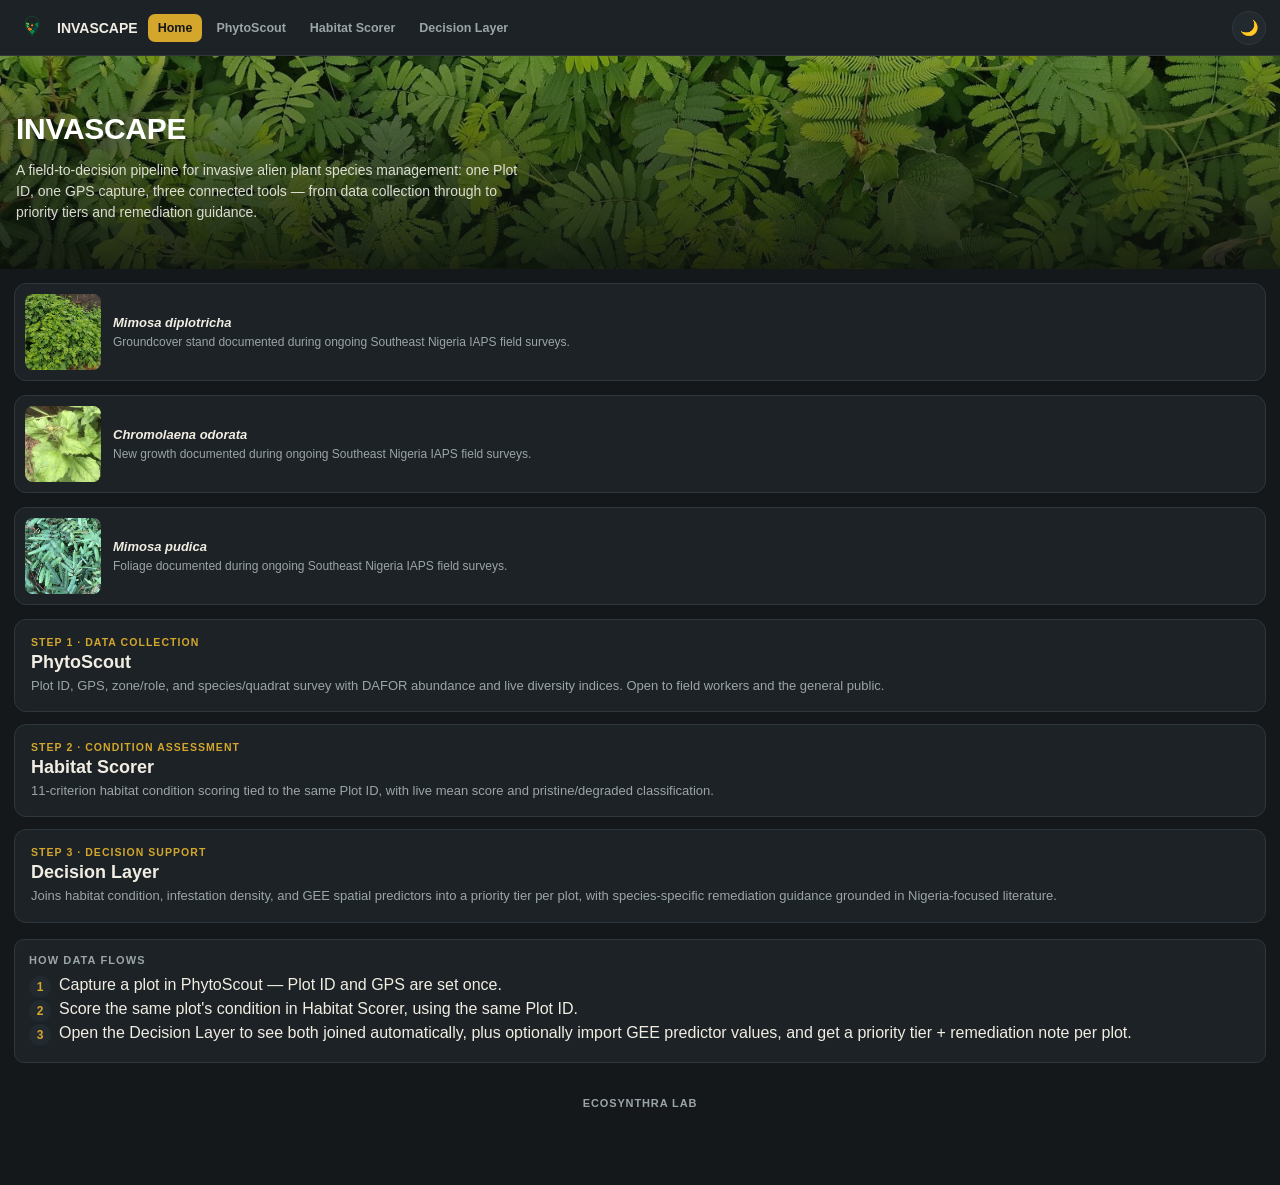
==== index.html @ eed7d44e "Initial commit via Netlify [skip ci]" ====
<!DOCTYPE html>
<html lang="en">
<head>
<meta charset="UTF-8">
<meta name="viewport" content="width=device-width, initial-scale=1.0, maximum-scale=1.0">
<link rel="icon" type="image/png" href="favicon.png">
<title>INVASCAPE — Ecosynthra Lab</title>
<link rel="stylesheet" href="theme.css">
<style>
  .hero{
    position:relative;
    padding:56px 16px 32px;
    background-image: linear-gradient(180deg, rgba(12,16,12,0.25) 0%, rgba(12,16,12,0.88) 100%), url('hero-invasion.jpg');
    background-size:cover;
    background-position:center 35%;
    color:#F5F3EC;
  }
  .hero .eyebrow{color:var(--amber);}
  .hero h1{font-size:30px; margin:0 0 8px; color:#FFFFFF;}
  .hero p{color:rgba(245,243,236,0.88); font-size:14px; line-height:1.5; max-width:520px;}
  .field-strip{
    display:flex; gap:12px; align-items:center;
    background:var(--card); border:1px solid var(--line); border-radius:12px;
    padding:10px; margin:14px 14px 0;
  }
  .field-strip img{width:76px; height:76px; object-fit:cover; border-radius:8px; flex-shrink:0;}
  .field-strip-text{font-size:12px; color:var(--ink-dim); line-height:1.4;}
  .field-strip-text strong{color:var(--ink); display:block; font-size:13px; margin-bottom:2px;}
  .tool-card{
    display:block; text-decoration:none; color:inherit;
    background:var(--card); border:1px solid var(--line); border-radius:12px;
    padding:16px; margin-bottom:12px;
  }
  .tool-card:hover{border-color:var(--amber);}
  .tool-eyebrow{font-size:10.5px; letter-spacing:.1em; text-transform:uppercase; color:var(--amber); font-weight:700;}
  .tool-name{font-size:18px; font-weight:800; margin:4px 0 4px;}
  .tool-desc{font-size:13px; color:var(--ink-dim); line-height:1.4;}
  .step-num{
    display:inline-flex; align-items:center; justify-content:center;
    width:22px; height:22px; border-radius:50%; background:var(--card-hi);
    color:var(--amber); font-weight:800; font-size:12px; margin-right:8px; flex-shrink:0;
  }
  .step-row{display:flex; align-items:flex-start; margin-bottom:2px;}
</style>
</head>
<body>
<script>document.documentElement.dataset.theme = localStorage.getItem('flora-theme') || 'dark';</script>

<nav class="topnav">
  <a class="brand" href="index.html"><img src="logo.png" alt="INVASCAPE" class="brand-mark"> INVASCAPE</a>
  <div class="nav-links">
    <a href="index.html" class="active">Home</a>
    <a href="phytoscout.html">PhytoScout</a>
    <a href="habitat-scorer.html">Habitat Scorer</a>
    <a href="decision.html">Decision Layer</a>
  </div>
  <button class="theme-toggle" id="themeToggle" aria-label="Toggle theme">🌙</button>
</nav>

<div class="hero">
  <h1>INVASCAPE</h1>
  <p>A field-to-decision pipeline for invasive alien plant species management: one Plot ID, one GPS capture, three connected tools — from data collection through to priority tiers and remediation guidance.</p>
</div>

<div class="field-strip">
  <img src="accent-diplotricha.jpg" alt="Mimosa diplotricha field photo">
  <div class="field-strip-text">
    <strong><em>Mimosa diplotricha</em></strong>
    Groundcover stand documented during ongoing Southeast Nigeria IAPS field surveys.
  </div>
</div>

<div class="field-strip">
  <img src="accent-chromolaena.jpg" alt="Chromolaena odorata field photo">
  <div class="field-strip-text">
    <strong><em>Chromolaena odorata</em></strong>
    New growth documented during ongoing Southeast Nigeria IAPS field surveys.
  </div>
</div>

<div class="field-strip">
  <img src="accent-pudica.jpg" alt="Mimosa pudica field photo">
  <div class="field-strip-text">
    <strong><em>Mimosa pudica</em></strong>
    Foliage documented during ongoing Southeast Nigeria IAPS field surveys.
  </div>
</div>

<main>
  <a class="tool-card" href="phytoscout.html">
    <div class="tool-eyebrow">Step 1 · Data Collection</div>
    <div class="tool-name">PhytoScout</div>
    <div class="tool-desc">Plot ID, GPS, zone/role, and species/quadrat survey with DAFOR abundance and live diversity indices. Open to field workers and the general public.</div>
  </a>
  <a class="tool-card" href="habitat-scorer.html">
    <div class="tool-eyebrow">Step 2 · Condition Assessment</div>
    <div class="tool-name">Habitat Scorer</div>
    <div class="tool-desc">11-criterion habitat condition scoring tied to the same Plot ID, with live mean score and pristine/degraded classification.</div>
  </a>
  <a class="tool-card" href="decision.html">
    <div class="tool-eyebrow">Step 3 · Decision Support</div>
    <div class="tool-name">Decision Layer</div>
    <div class="tool-desc">Joins habitat condition, infestation density, and GEE spatial predictors into a priority tier per plot, with species-specific remediation guidance grounded in Nigeria-focused literature.</div>
  </a>

  <div class="card" style="margin-top:16px;">
    <div class="card-title">How data flows</div>
    <div class="step-row"><span class="step-num">1</span> Capture a plot in PhytoScout — Plot ID and GPS are set once.</div>
    <div class="step-row"><span class="step-num">2</span> Score the same plot's condition in Habitat Scorer, using the same Plot ID.</div>
    <div class="step-row"><span class="step-num">3</span> Open the Decision Layer to see both joined automatically, plus optionally import GEE predictor values, and get a priority tier + remediation note per plot.</div>
  </div>
</main>

<footer class="site-footer">Ecosynthra Lab</footer>

<script>
function paintToggle(){
  document.getElementById('themeToggle').textContent = document.documentElement.dataset.theme === 'light' ? '☀️' : '🌙';
}
document.getElementById('themeToggle').addEventListener('click', () => {
  const next = document.documentElement.dataset.theme === 'light' ? 'dark' : 'light';
  document.documentElement.dataset.theme = next;
  localStorage.setItem('flora-theme', next);
  paintToggle();
});
paintToggle();
</script>

</body>
</html>
---- theme.css ----
/* INVASCAPE — shared design tokens & nav
   :root = dark theme (default). [data-theme="light"] overrides for light mode. */

:root{
  --bg:#14181B;
  --card:#1C2226;
  --card-hi:#232A2F;
  --line:#2E373C;
  --ink:#F1EDE2;
  --ink-dim:#9BA5A9;
  --amber:#D4A72C;
  --amber-dim:#8A7226;
  --btn-ink:#14181B;
  --s1:#3FA34D; --s2:#8FB93A; --s3:#D4A72C; --s4:#D9772E; --s5:#C0392B;
  --radius:10px;
}

[data-theme="light"]{
  --bg:#F3F1EA;
  --card:#FFFFFF;
  --card-hi:#EDEAE0;
  --line:#DAD5C8;
  --ink:#20242A;
  --ink-dim:#6B6F66;
  --amber:#B8860B;
  --amber-dim:#D9BE7C;
  --btn-ink:#1A1610;
}

*{box-sizing:border-box;}
html,body{margin:0;padding:0;}
body{
  background:var(--bg);
  color:var(--ink);
  font-family:-apple-system,BlinkMacSystemFont,"Segoe UI",Roboto,Helvetica,Arial,sans-serif;
  -webkit-font-smoothing:antialiased;
  padding-bottom:64px;
}

/* ---- Top platform nav (shared across every page) ---- */
.topnav{
  display:flex; align-items:center; gap:10px;
  height:56px; padding:0 14px;
  background:var(--card);
  border-bottom:1px solid var(--line);
  position:sticky; top:0; z-index:30;
}
.topnav .brand{
  display:flex; align-items:center; gap:7px;
  font-weight:800; font-size:14px; color:var(--ink);
  text-decoration:none; white-space:nowrap;
}
.topnav .brand-mark{height:36px; width:36px; object-fit:contain; vertical-align:middle; flex-shrink:0;}
.topnav .nav-links{
  display:flex; gap:4px; flex:1; overflow-x:auto; scrollbar-width:none;
}
.topnav .nav-links::-webkit-scrollbar{display:none;}
.topnav .nav-links a{
  color:var(--ink-dim); text-decoration:none; font-size:12.5px; font-weight:700;
  padding:7px 10px; border-radius:7px; white-space:nowrap;
}
.topnav .nav-links a.active{ color:var(--btn-ink); background:var(--amber); }
.topnav .nav-links a:not(.active):hover{ background:var(--card-hi); color:var(--ink); }
.theme-toggle{
  border:1px solid var(--line); background:var(--card-hi); color:var(--ink);
  border-radius:20px; width:34px; height:34px; font-size:15px; cursor:pointer;
  flex-shrink:0; display:flex; align-items:center; justify-content:center;
}

/* ---- Shared component library used by all tool pages ---- */
header.page-header{
  padding:16px 16px 14px; border-bottom:1px solid var(--line);
  position:sticky; top:56px; z-index:20;
  background:rgba(0,0,0,0); backdrop-filter:blur(4px);
}
[data-theme="light"] header.page-header{ background:rgba(255,255,255,0.85); }
[data-theme="dark"] header.page-header, :root:not([data-theme]) header.page-header{ background:rgba(20,24,27,0.97); }
.eyebrow{font-size:11px; letter-spacing:.14em; text-transform:uppercase; color:var(--amber); font-weight:700; margin-bottom:4px;}
h1{font-size:22px; margin:0; font-weight:800; letter-spacing:-.01em;}
.sub{color:var(--ink-dim); font-size:13px; margin-top:3px;}
main{padding:14px 14px 0;}

.card{background:var(--card); border:1px solid var(--line); border-radius:10px; padding:14px; margin-bottom:12px;}
.card-title{font-size:11px; letter-spacing:.1em; text-transform:uppercase; color:var(--ink-dim); font-weight:700; margin-bottom:10px; display:flex; justify-content:space-between; align-items:center;}

.field-row{display:flex; gap:10px; margin-bottom:10px; flex-wrap:wrap;}
.field{flex:1; min-width:130px; display:flex; flex-direction:column; gap:4px;}
label{font-size:12px; color:var(--ink-dim);}
input[type=text], input[type=number], input[type=date], input[type=file], select, textarea{
  background:var(--card-hi); border:1px solid var(--line); color:var(--ink);
  border-radius:8px; padding:9px 10px; font-size:15px; width:100%; font-family:inherit;
}
input:focus, select:focus, textarea:focus{outline:2px solid var(--amber); outline-offset:1px;}

.btn{border:none; border-radius:8px; padding:10px 14px; font-size:14px; font-weight:700; cursor:pointer; color:var(--btn-ink); background:var(--amber);}
.btn:active{transform:scale(0.98);}
.btn-ghost{background:transparent; color:var(--ink); border:1px solid var(--line); font-weight:600;}
.btn-outline{background:transparent; color:var(--amber); border:1px solid var(--amber-dim); font-weight:700;}
.btn-danger{background:transparent; color:#E06556; border:1px solid #4a2321; font-weight:700;}
.btn-sm{padding:6px 10px; font-size:12.5px; border-radius:6px;}

.gps-row{display:flex; gap:8px; align-items:center; flex-wrap:wrap; margin-top:2px;}
.gps-status{font-size:12px; color:var(--ink-dim);}

.radio-group{display:flex; gap:8px; flex-wrap:wrap;}
.radio-pill{border:1.5px solid var(--line); background:var(--card-hi); color:var(--ink); padding:8px 12px; border-radius:20px; font-size:13px; cursor:pointer; font-weight:600;}
.radio-pill.active{background:var(--amber); border-color:var(--amber); color:var(--btn-ink);}

.tag-chip{border:1px solid var(--line); background:var(--card-hi); color:var(--ink-dim); padding:5px 10px; border-radius:14px; font-size:11.5px; cursor:pointer;}
.tag-chip.active{background:var(--amber-dim); border-color:var(--amber); color:var(--btn-ink);}

.stat-grid{display:grid; grid-template-columns:repeat(3,1fr); gap:10px; margin-top:4px;}
.stat-box{background:var(--card-hi); border-radius:8px; padding:10px; text-align:center;}
.stat-val{font-size:18px; font-weight:800; color:var(--amber);}
.stat-label{font-size:10.5px; color:var(--ink-dim); text-transform:uppercase; letter-spacing:.06em; margin-top:2px;}

table.matrix{width:100%; border-collapse:collapse; font-size:11.5px; margin-top:10px;}
table.matrix th, table.matrix td{border:1px solid var(--line); padding:5px 6px; text-align:center;}
table.matrix th{background:var(--card-hi); color:var(--ink-dim); font-weight:700;}
table.matrix td:first-child, table.matrix th:first-child{text-align:left; font-style:italic;}

.empty-note{color:var(--ink-dim); font-size:13px; padding:6px 0;}
.helptext{font-size:11.5px; color:var(--ink-dim); line-height:1.4; margin-top:4px;}

.toast{position:fixed; bottom:18px; left:50%; transform:translateX(-50%); background:var(--amber); color:var(--btn-ink); font-weight:700; font-size:13px; padding:10px 18px; border-radius:20px; opacity:0; pointer-events:none; transition:opacity .2s; z-index:50;}
.toast.show{opacity:1;}

/* priority tier badges (decision layer) */
.tier-badge{display:inline-block; padding:3px 10px; border-radius:12px; font-size:11px; font-weight:800; text-transform:uppercase; letter-spacing:.03em;}
.tier-priority{background:rgba(192,57,43,.18); color:#E06556; border:1px solid rgba(192,57,43,.35);}
.tier-monitor{background:rgba(212,167,44,.18); color:var(--amber); border:1px solid rgba(212,167,44,.35);}
.tier-routine{background:rgba(63,163,77,.18); color:#6FCB7F; border:1px solid rgba(63,163,77,.35);}

/* shared page footer */
.site-footer{
  text-align:center; padding:22px 16px 12px;
  font-size:11px; letter-spacing:.08em; text-transform:uppercase;
  color:var(--ink-dim); font-weight:700;
}
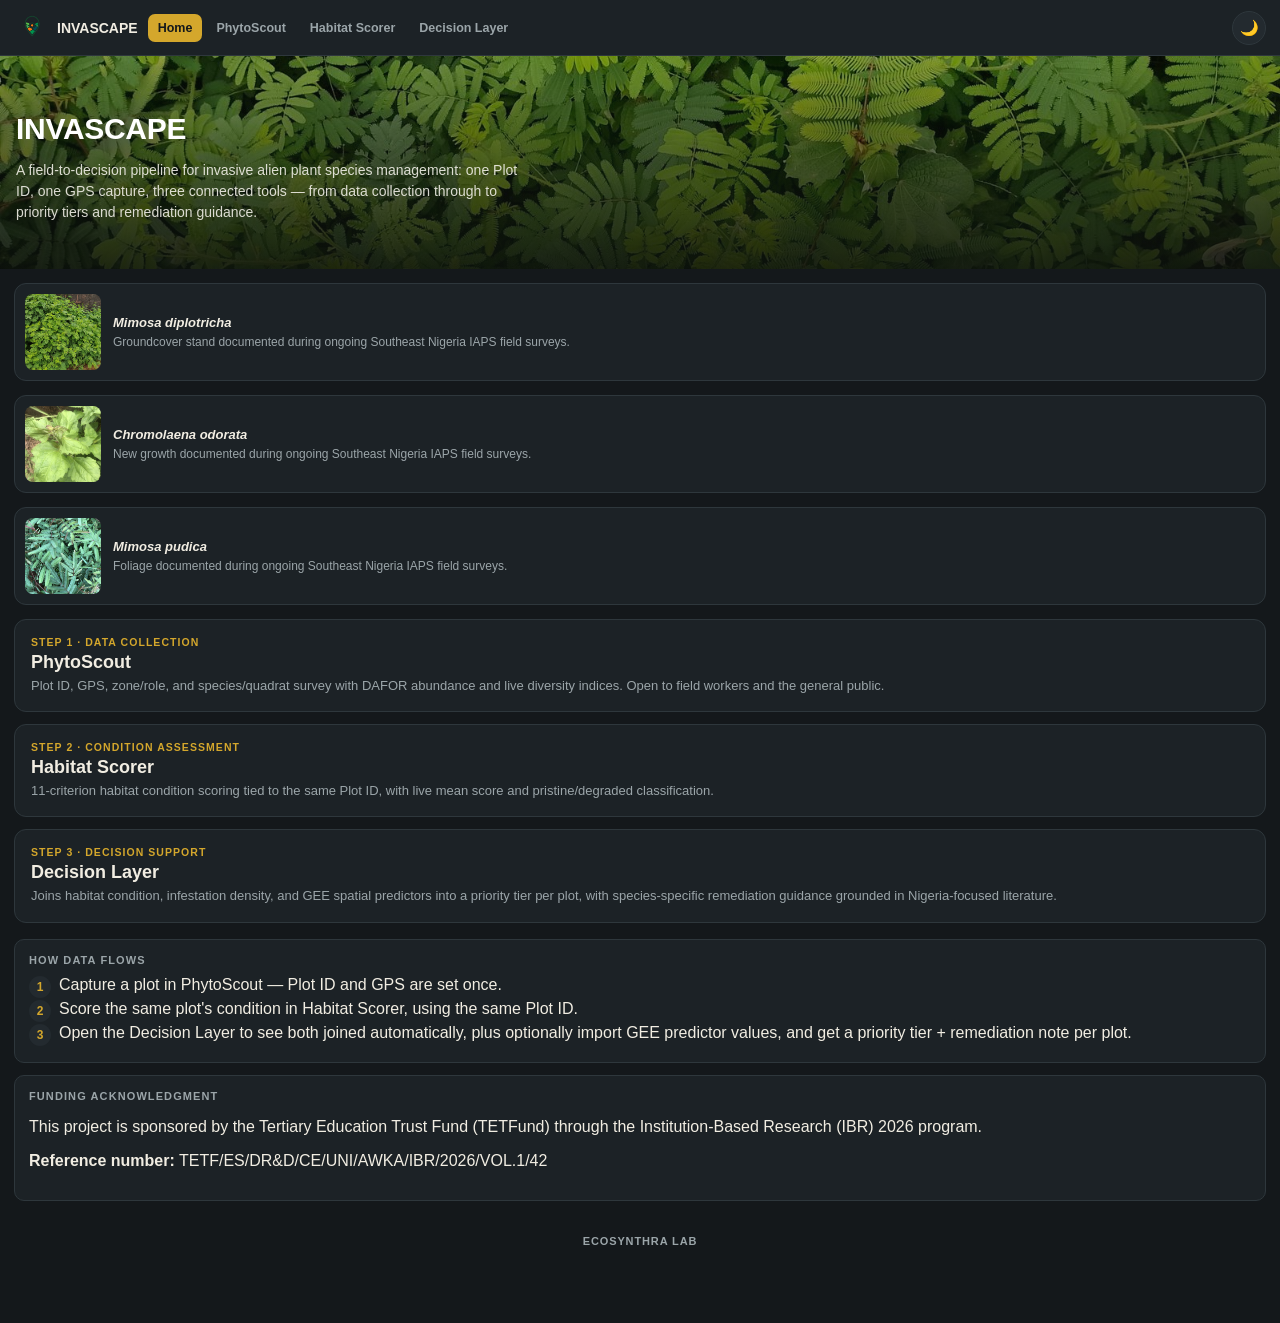
==== commit 73308fb1: "added acknowledgement" ====
--- a/index.html
+++ b/index.html
@@ -109,6 +109,12 @@
     <div class="step-row"><span class="step-num">2</span> Score the same plot's condition in Habitat Scorer, using the same Plot ID.</div>
     <div class="step-row"><span class="step-num">3</span> Open the Decision Layer to see both joined automatically, plus optionally import GEE predictor values, and get a priority tier + remediation note per plot.</div>
   </div>
+
+  <section class="card" aria-labelledby="funding-title">
+    <div class="card-title" id="funding-title">Funding acknowledgment</div>
+    <p>This project is sponsored by the Tertiary Education Trust Fund (TETFund) through the Institution-Based Research (IBR) 2026 program.</p>
+    <p><strong>Reference number:</strong> TETF/ES/DR&amp;D/CE/UNI/AWKA/IBR/2026/VOL.1/42</p>
+  </section>
 </main>
 
 <footer class="site-footer">Ecosynthra Lab</footer>
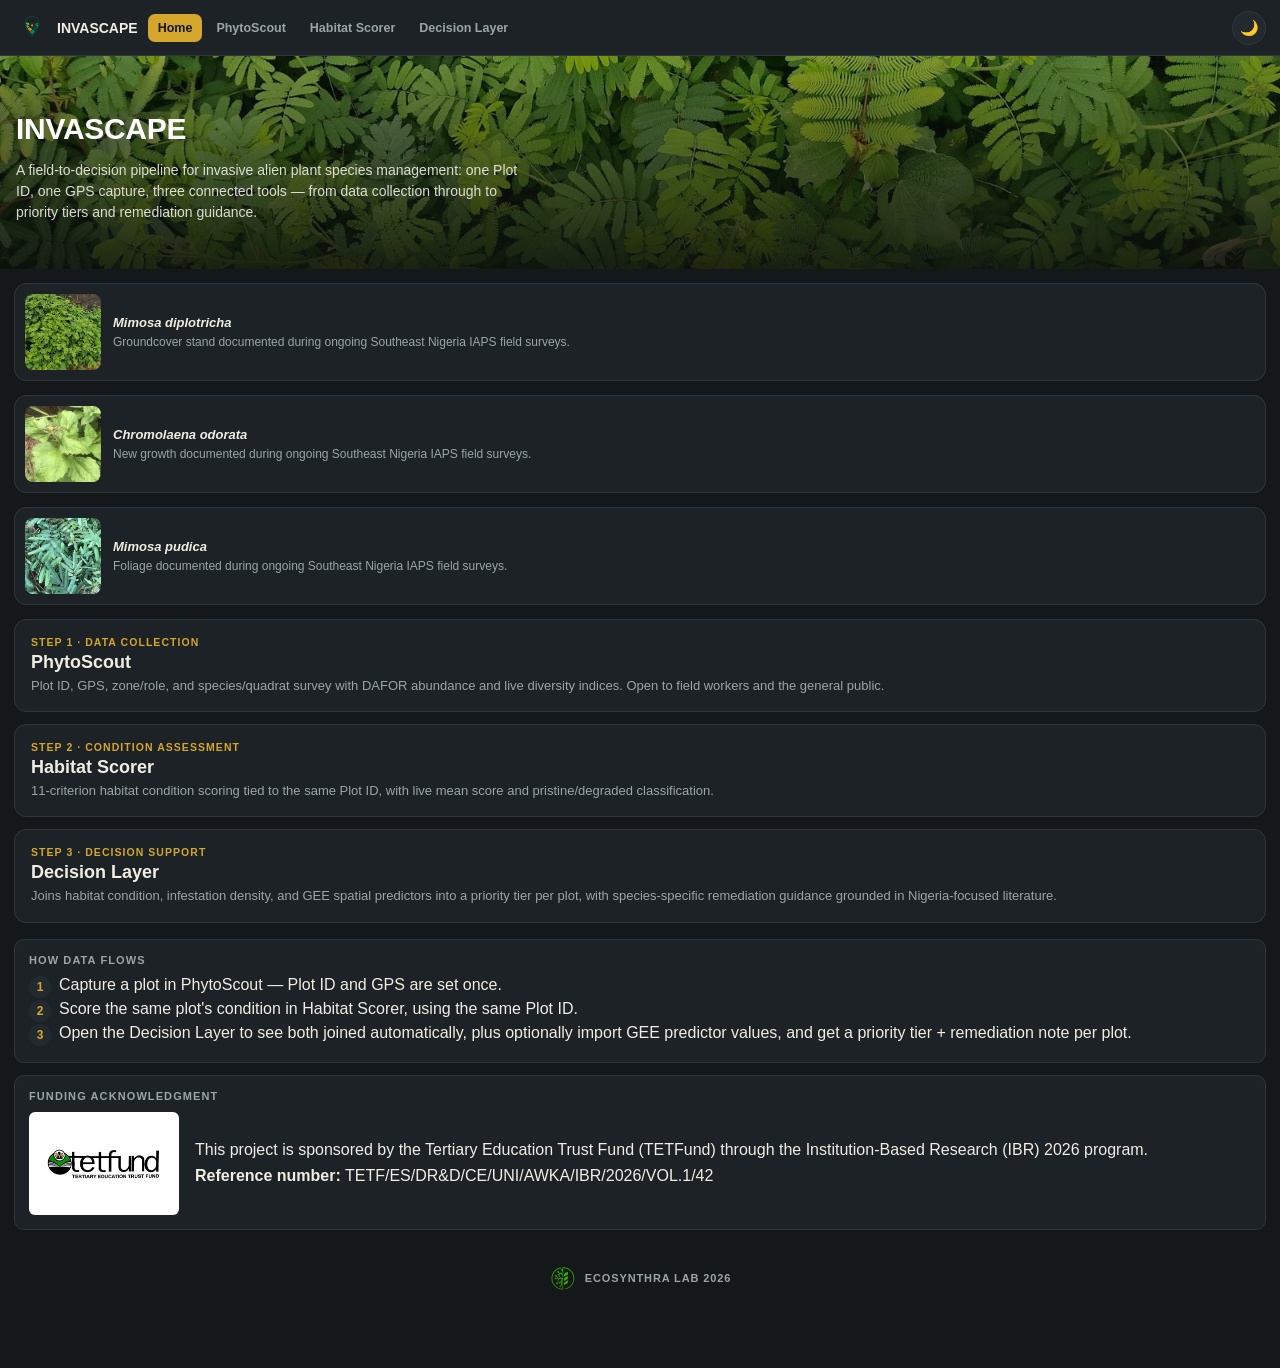
==== commit b50755e7: "Add funding and footer logos Co-authored-by: Copilot <223556219+Copilot@users.noreply.github.com>" ====
--- a/index.html
+++ b/index.html
@@ -41,6 +41,15 @@
     color:var(--amber); font-weight:800; font-size:12px; margin-right:8px; flex-shrink:0;
   }
   .step-row{display:flex; align-items:flex-start; margin-bottom:2px;}
+  .funding-content{display:flex; align-items:center; gap:16px;}
+  .funding-logo{width:150px; flex-shrink:0; padding:4px 8px; background:#FFFFFF; border-radius:6px;}
+  .funding-logo img{display:block; width:100%; height:auto;}
+  .funding-details p{margin:0 0 8px;}
+  .funding-details p:last-child{margin-bottom:0;}
+  @media (max-width:480px){
+    .funding-content{align-items:flex-start; flex-direction:column;}
+    .funding-logo{width:130px;}
+  }
 </style>
 </head>
 <body>
@@ -112,12 +121,17 @@
 
   <section class="card" aria-labelledby="funding-title">
     <div class="card-title" id="funding-title">Funding acknowledgment</div>
-    <p>This project is sponsored by the Tertiary Education Trust Fund (TETFund) through the Institution-Based Research (IBR) 2026 program.</p>
-    <p><strong>Reference number:</strong> TETF/ES/DR&amp;D/CE/UNI/AWKA/IBR/2026/VOL.1/42</p>
+    <div class="funding-content">
+      <div class="funding-logo"><img src="tetfund-logo.png" alt="Tertiary Education Trust Fund (TETFund)"></div>
+      <div class="funding-details">
+        <p>This project is sponsored by the Tertiary Education Trust Fund (TETFund) through the Institution-Based Research (IBR) 2026 program.</p>
+        <p><strong>Reference number:</strong> TETF/ES/DR&amp;D/CE/UNI/AWKA/IBR/2026/VOL.1/42</p>
+      </div>
+    </div>
   </section>
 </main>
 
-<footer class="site-footer">Ecosynthra Lab</footer>
+<footer class="site-footer"><img src="ecosynthra-logo.png" alt="Ecosynthra Lab"><span>Ecosynthra Lab 2026</span></footer>
 
 <script>
 function paintToggle(){
--- a/theme.css
+++ b/theme.css
@@ -133,7 +133,9 @@
 
 /* shared page footer */
 .site-footer{
+  display:flex; align-items:center; justify-content:center; gap:8px;
   text-align:center; padding:22px 16px 12px;
   font-size:11px; letter-spacing:.08em; text-transform:uppercase;
   color:var(--ink-dim); font-weight:700;
 }
+.site-footer img{width:28px; height:28px; object-fit:contain;}
